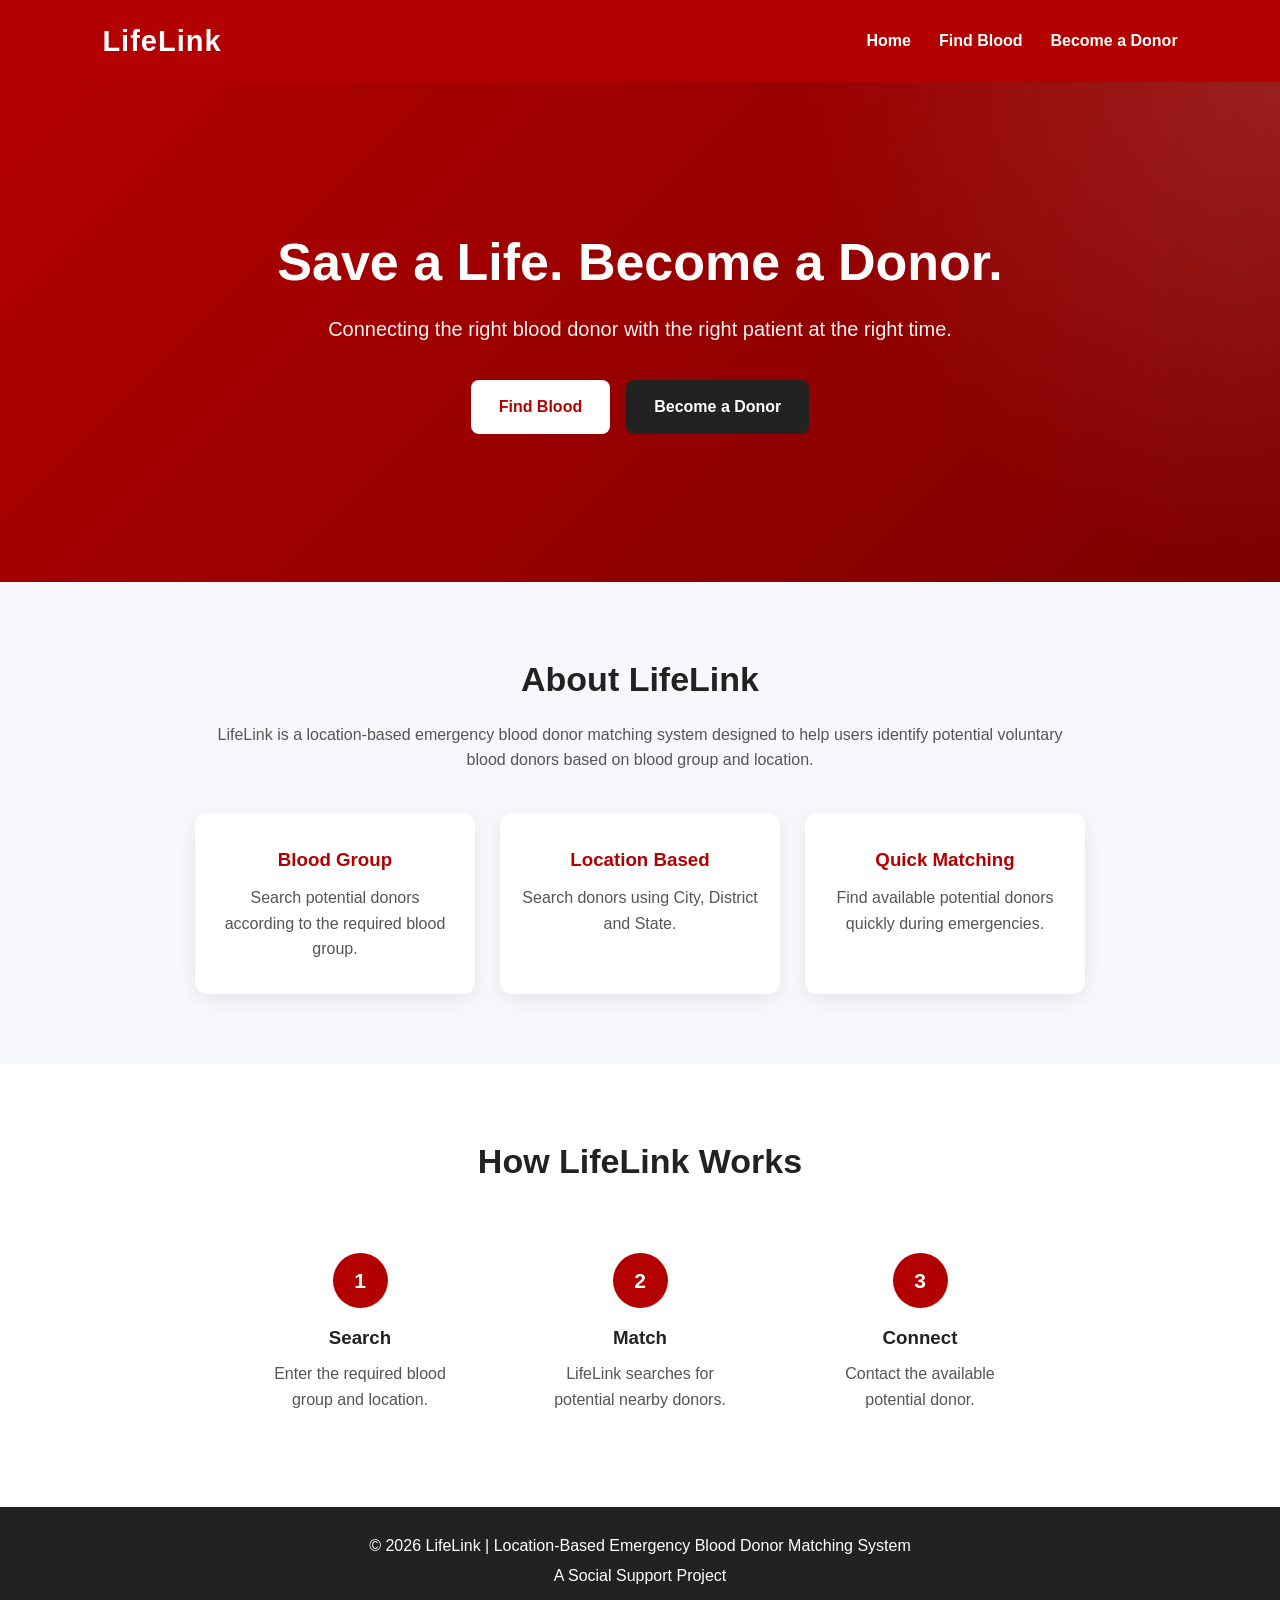
==== frontend/index.html @ 09858222 "Initial LifeLink project" ====
<!DOCTYPE html>
<html lang="en">
<head>
    <meta charset="UTF-8">
    <meta name="viewport" content="width=device-width, initial-scale=1.0">

    <title>LifeLink | Blood Donor Matching System</title>

    <link rel="stylesheet" href="style.css">
</head>

<body>

    <!-- Navigation Bar -->
    <header>
        <div class="logo">LifeLink</div>

        <nav>
            <a href="index.html">Home</a>
            <a href="find-blood.html">Find Blood</a>
            <a href="register.html">Become a Donor</a>
        </nav>
    </header>


    <!-- Hero Section -->
    <section class="hero">

        <div class="hero-content">

            <h1>Save a Life. Become a Donor.</h1>

            <p>
                Connecting the right blood donor with the right patient
                at the right time.
            </p>

            <div class="hero-buttons">

                <a href="find-blood.html" class="btn">
                    Find Blood
                </a>

                <a href="register.html" class="btn secondary-btn">
                    Become a Donor
                </a>

            </div>

        </div>

    </section>


    <!-- About LifeLink -->
    <section class="about">

        <h2>About LifeLink</h2>

        <p>
            LifeLink is a location-based emergency blood donor
            matching system designed to help users identify
            potential voluntary blood donors based on blood group
            and location.
        </p>

        <div class="cards">

            <div class="card">
                <h3>Blood Group</h3>
                <p>
                    Search potential donors according to the
                    required blood group.
                </p>
            </div>

            <div class="card">
                <h3>Location Based</h3>
                <p>
                    Search donors using City, District and State.
                </p>
            </div>

            <div class="card">
                <h3>Quick Matching</h3>
                <p>
                    Find available potential donors quickly
                    during emergencies.
                </p>
            </div>

        </div>

    </section>


    <!-- How It Works -->
    <section class="how-it-works">

        <h2>How LifeLink Works</h2>

        <div class="steps">

            <div class="step">
                <span>1</span>
                <h3>Search</h3>
                <p>Enter the required blood group and location.</p>
            </div>

            <div class="step">
                <span>2</span>
                <h3>Match</h3>
                <p>LifeLink searches for potential nearby donors.</p>
            </div>

            <div class="step">
                <span>3</span>
                <h3>Connect</h3>
                <p>Contact the available potential donor.</p>
            </div>

        </div>

    </section>


    <!-- Footer -->
    <footer>

        <p>
            © 2026 LifeLink | Location-Based Emergency Blood Donor Matching System
        </p>

        <p>
            A Social Support Project
        </p>

    </footer>


    <script src="script.js"></script>

</body>
</html>
---- frontend/style.css ----
/* =========================
   GENERAL
========================= */

* {
    margin: 0;
    padding: 0;
    box-sizing: border-box;
}

body {
    font-family: Arial, sans-serif;
    background: #f6f8fb;
    color: #222;
    line-height: 1.6;
}


/* =========================
   NAVIGATION
========================= */

header {
    background: #b30000;
    color: white;
    padding: 18px 8%;
    display: flex;
    justify-content: space-between;
    align-items: center;
    box-shadow: 0 3px 12px rgba(0, 0, 0, 0.15);
}

.logo {
    font-size: 29px;
    font-weight: bold;
    letter-spacing: 1px;
}

nav {
    display: flex;
    gap: 28px;
}

nav a {
    color: white;
    text-decoration: none;
    font-weight: bold;
    transition: 0.3s;
}

nav a:hover {
    color: #ffd6d6;
}


/* =========================
   HERO SECTION
========================= */

.hero {
    min-height: 500px;
    display: flex;
    justify-content: center;
    align-items: center;
    text-align: center;
    padding: 50px 20px;

    background:
        radial-gradient(
            circle at top right,
            rgba(255, 255, 255, 0.12),
            transparent 35%
        ),
        linear-gradient(135deg, #b30000, #7d0000);
}

.hero-content {
    max-width: 850px;
    color: white;
}

.hero h1 {
    font-size: 52px;
    margin-bottom: 20px;
    line-height: 1.2;
}

.hero p {
    font-size: 20px;
    margin-bottom: 35px;
    opacity: 0.95;
}


/* =========================
   BUTTONS
========================= */

.hero-buttons {
    display: flex;
    justify-content: center;
    gap: 16px;
    flex-wrap: wrap;
}

.btn {
    display: inline-block;
    padding: 14px 28px;
    background: white;
    color: #b30000;
    text-decoration: none;
    border-radius: 8px;
    font-weight: bold;
    transition: 0.3s;
}

.btn:hover {
    transform: translateY(-2px);
    box-shadow: 0 6px 15px rgba(0, 0, 0, 0.2);
}

.secondary-btn {
    background: #222;
    color: white;
}


/* =========================
   ABOUT SECTION
========================= */

.about {
    padding: 70px 8%;
    text-align: center;
}

.about h2,
.how-it-works h2 {
    font-size: 34px;
    margin-bottom: 15px;
    color: #222;
}

.about > p {
    max-width: 850px;
    margin: 0 auto 40px;
    color: #555;
}


/* =========================
   CARDS
========================= */

.cards {
    display: flex;
    justify-content: center;
    gap: 25px;
    flex-wrap: wrap;
}

.card {
    background: white;
    width: 280px;
    padding: 32px 22px;
    border-radius: 12px;

    box-shadow: 0 5px 20px rgba(0, 0, 0, 0.08);

    transition: 0.3s;
}

.card:hover {
    transform: translateY(-6px);
    box-shadow: 0 10px 25px rgba(0, 0, 0, 0.13);
}

.card h3 {
    color: #b30000;
    margin-bottom: 10px;
}

.card p {
    color: #555;
}


/* =========================
   HOW IT WORKS
========================= */

.how-it-works {
    padding: 70px 8%;
    text-align: center;
    background: white;
}

.steps {
    display: flex;
    justify-content: center;
    gap: 30px;
    flex-wrap: wrap;
    margin-top: 40px;
}

.step {
    width: 250px;
    padding: 25px;
}

.step span {
    display: inline-flex;
    justify-content: center;
    align-items: center;

    width: 55px;
    height: 55px;

    background: #b30000;
    color: white;

    border-radius: 50%;
    font-size: 21px;
    font-weight: bold;

    margin-bottom: 15px;
}

.step h3 {
    margin-bottom: 8px;
}

.step p {
    color: #555;
}


/* =========================
   FORM SECTION
========================= */

.form-section {
    min-height: calc(100vh - 100px);
    padding: 55px 20px;
}

.form-container {
    max-width: 650px;
    margin: auto;

    background: white;
    padding: 38px;

    border-radius: 14px;

    box-shadow: 0 6px 22px rgba(0, 0, 0, 0.10);
}

.form-container h1 {
    text-align: center;
    color: #b30000;
    margin-bottom: 10px;
}

.form-intro {
    text-align: center;
    color: #666;
    margin-bottom: 30px;
}


/* =========================
   FORM ELEMENTS
========================= */

form {
    display: flex;
    flex-direction: column;
}

label {
    margin-top: 15px;
    margin-bottom: 6px;
    font-weight: bold;
}

input,
select {
    width: 100%;
    padding: 13px;

    border: 1px solid #d0d0d0;
    border-radius: 7px;

    font-size: 15px;
    background: #fff;
}

input:focus,
select:focus {
    outline: none;
    border-color: #b30000;
    box-shadow: 0 0 0 3px rgba(179, 0, 0, 0.08);
}


/* =========================
   SUBMIT BUTTON
========================= */

.submit-btn {
    margin-top: 25px;
    padding: 14px;

    background: #b30000;
    color: white;

    border: none;
    border-radius: 7px;

    font-size: 16px;
    font-weight: bold;

    cursor: pointer;
    transition: 0.3s;
}

.submit-btn:hover {
    background: #8f0000;
}


/* =========================
   SEARCH RESULTS
========================= */

#results {
    margin-top: 30px;
}

.donor-card {
    background: white;
    border-left: 5px solid #b30000;

    padding: 20px;
    margin-top: 15px;

    border-radius: 8px;

    box-shadow: 0 4px 15px rgba(0, 0, 0, 0.08);
}

.donor-card h3 {
    color: #b30000;
    margin-bottom: 10px;
}


/* =========================
   FOOTER
========================= */

footer {
    background: #222;
    color: white;
    text-align: center;
    padding: 22px;
}

footer p {
    margin: 4px;
}


/* =========================
   MOBILE RESPONSIVE
========================= */

@media (max-width: 700px) {

    header {
        flex-direction: column;
        gap: 15px;
        text-align: center;
    }

    nav {
        gap: 15px;
        flex-wrap: wrap;
        justify-content: center;
    }

    .hero {
        min-height: 450px;
    }

    .hero h1 {
        font-size: 36px;
    }

    .hero p {
        font-size: 17px;
    }

    .about h2,
    .how-it-works h2 {
        font-size: 29px;
    }

    .form-container {
        padding: 25px 18px;
    }
}
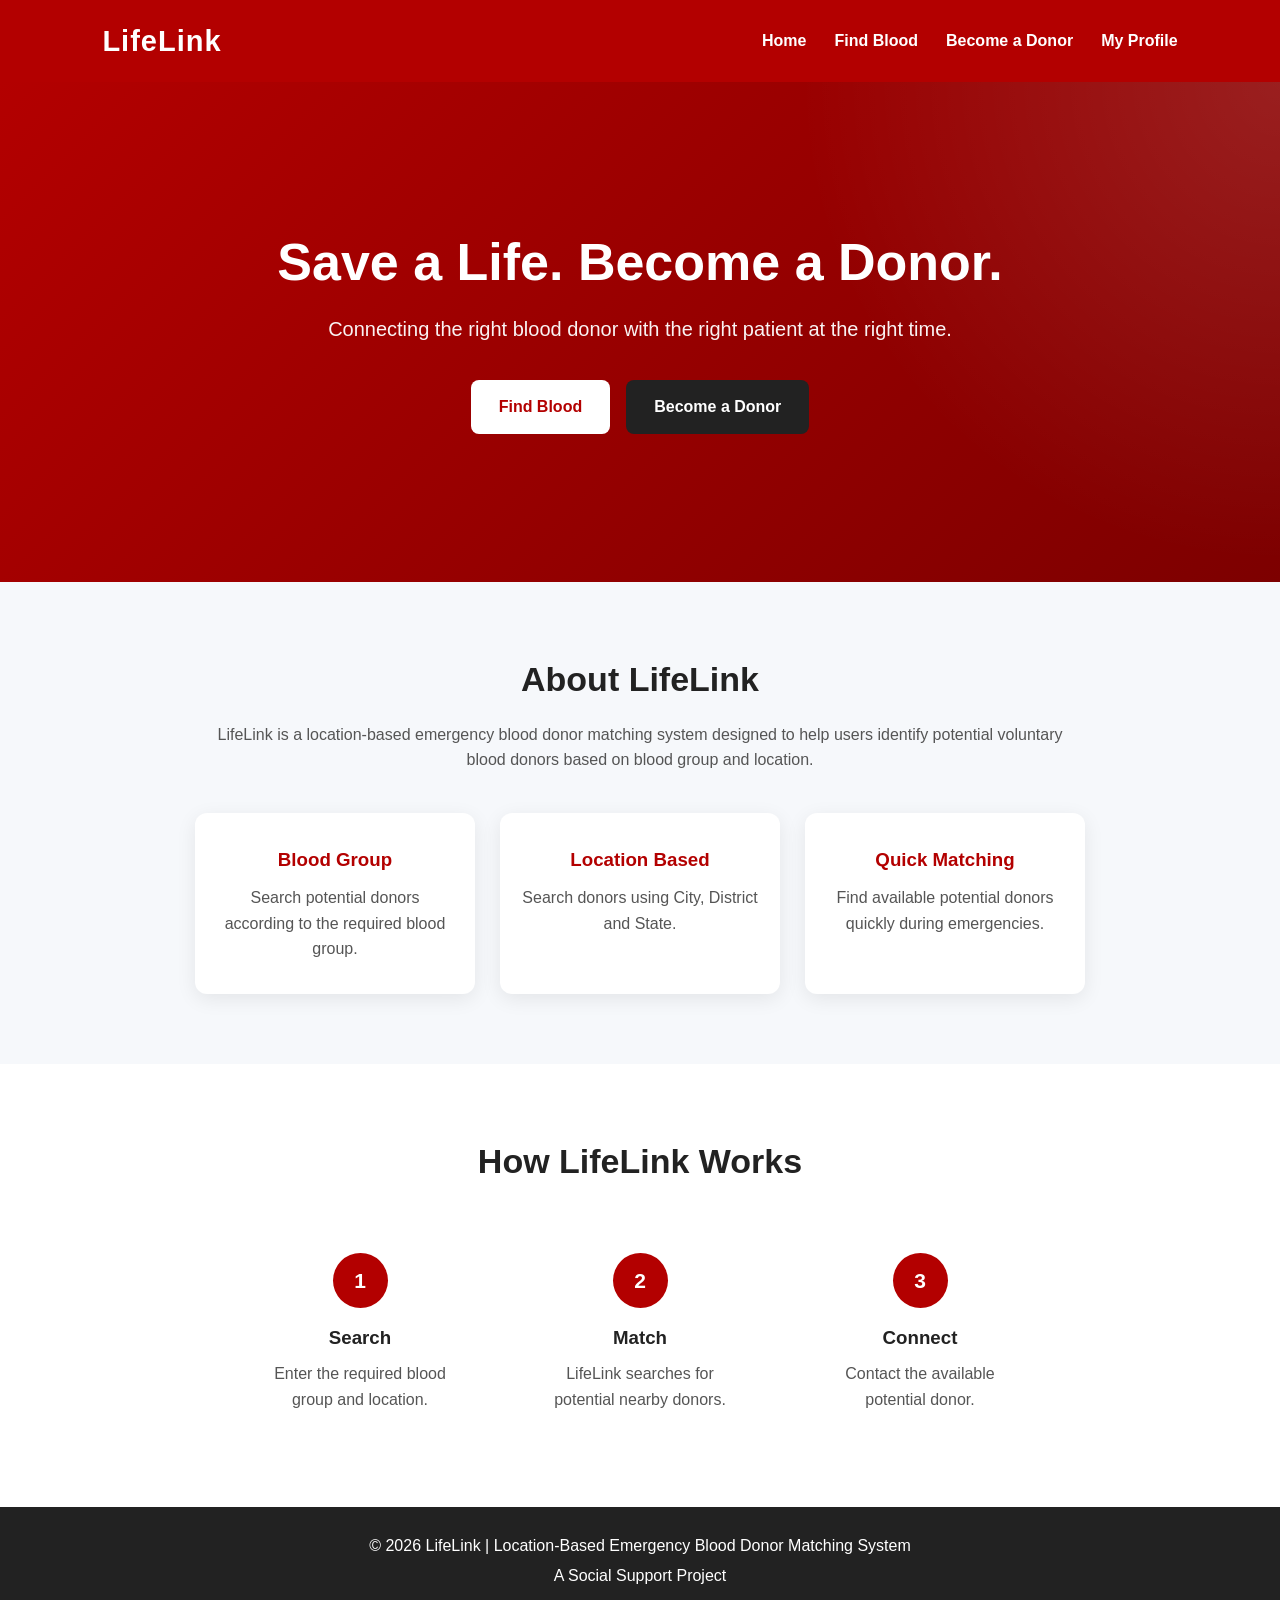
==== commit 9f7f4406: "Update LifeLink frontend" ====
--- a/frontend/index.html
+++ b/frontend/index.html
@@ -19,6 +19,7 @@
             <a href="index.html">Home</a>
             <a href="find-blood.html">Find Blood</a>
             <a href="register.html">Become a Donor</a>
+            <a href="profile.html">My Profile</a>
         </nav>
     </header>
 
